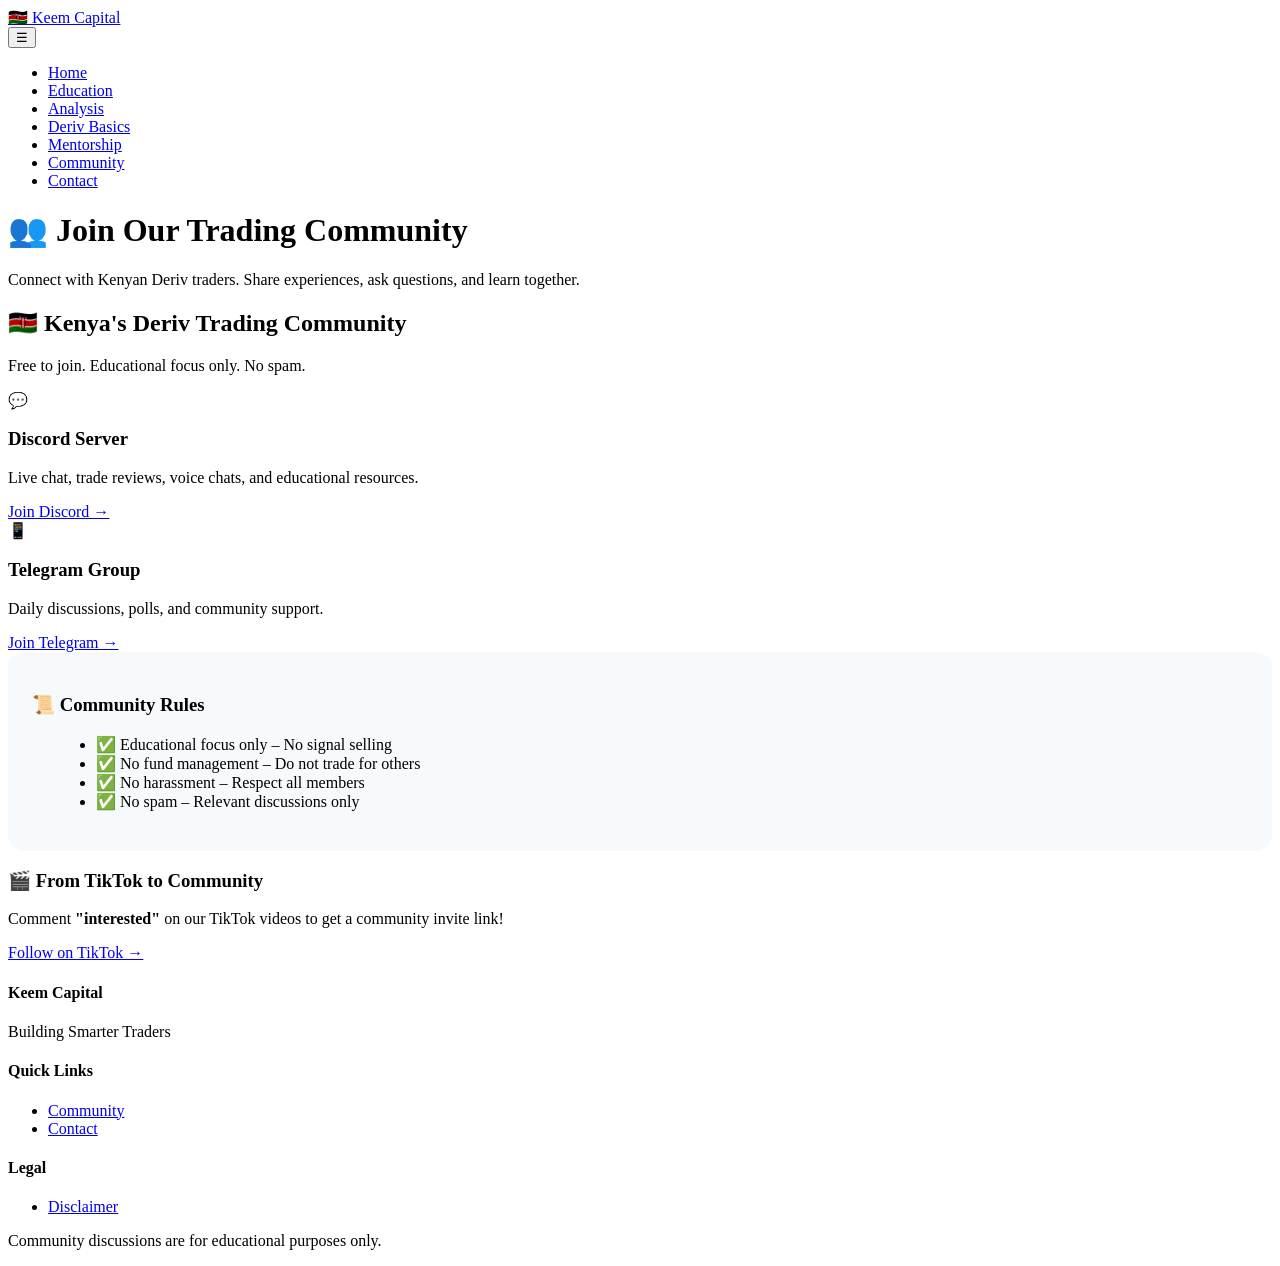
==== community.html @ f0593327 "Create community.html" ====
<!DOCTYPE html>
<html lang="en">
<head>
    <meta charset="UTF-8">
    <meta name="viewport" content="width=device-width, initial-scale=1.0">
    <title>Community – Keem Capital</title>
    <link rel="stylesheet" href="styles.css">
</head>
<body>
    <header>
        <div class="container header-flex">
            <div class="logo"><a href="index.html">🇰🇪 Keem Capital</a></div>
            <button class="menu-toggle">☰</button>
            <ul class="nav-links">
                <li><a href="index.html">Home</a></li>
                <li><a href="education.html">Education</a></li>
                <li><a href="market-analysis.html">Analysis</a></li>
                <li><a href="deriv-basics.html">Deriv Basics</a></li>
                <li><a href="mentorship.html">Mentorship</a></li>
                <li><a href="community.html" class="active">Community</a></li>
                <li><a href="contact.html">Contact</a></li>
            </ul>
        </div>
    </header>

    <main class="container">
        <h1>👥 Join Our Trading Community</h1>
        <p>Connect with Kenyan Deriv traders. Share experiences, ask questions, and learn together.</p>

        <div class="community-banner">
            <h2>🇰🇪 Kenya's Deriv Trading Community</h2>
            <p>Free to join. Educational focus only. No spam.</p>
        </div>

        <div class="community-platforms">
            <div class="platform-card">
                <div class="platform-icon">💬</div>
                <h3>Discord Server</h3>
                <p>Live chat, trade reviews, voice chats, and educational resources.</p>
                <a href="https://discord.gg/keemcapital" class="btn" target="_blank">Join Discord →</a>
            </div>
            <div class="platform-card">
                <div class="platform-icon">📱</div>
                <h3>Telegram Group</h3>
                <p>Daily discussions, polls, and community support.</p>
                <a href="https://t.me/keemcapital" class="btn" target="_blank">Join Telegram →</a>
            </div>
        </div>

        <div class="community-rules" style="background: #f7fafc; padding: 1.5rem; border-radius: 16px;">
            <h3>📜 Community Rules</h3>
            <ul style="margin-left: 1.5rem;">
                <li>✅ Educational focus only – No signal selling</li>
                <li>✅ No fund management – Do not trade for others</li>
                <li>✅ No harassment – Respect all members</li>
                <li>✅ No spam – Relevant discussions only</li>
            </ul>
        </div>

        <div class="cta-box">
            <h3>🎬 From TikTok to Community</h3>
            <p>Comment <strong>"interested"</strong> on our TikTok videos to get a community invite link!</p>
            <a href="https://www.tiktok.com/@keemcapital" class="btn" target="_blank">Follow on TikTok →</a>
        </div>
    </main>

    <footer>
        <div class="container">
            <div class="footer-grid">
                <div><h4>Keem Capital</h4><p>Building Smarter Traders</p></div>
                <div><h4>Quick Links</h4><ul><li><a href="community.html">Community</a></li><li><a href="contact.html">Contact</a></li></ul></div>
                <div><h4>Legal</h4><ul><li><a href="disclaimer.html">Disclaimer</a></li></ul></div>
            </div>
            <p class="disclaimer-small">Community discussions are for educational purposes only.</p>
        </div>
    </footer>
    <script src="main.js"></script>
</body>
</html>
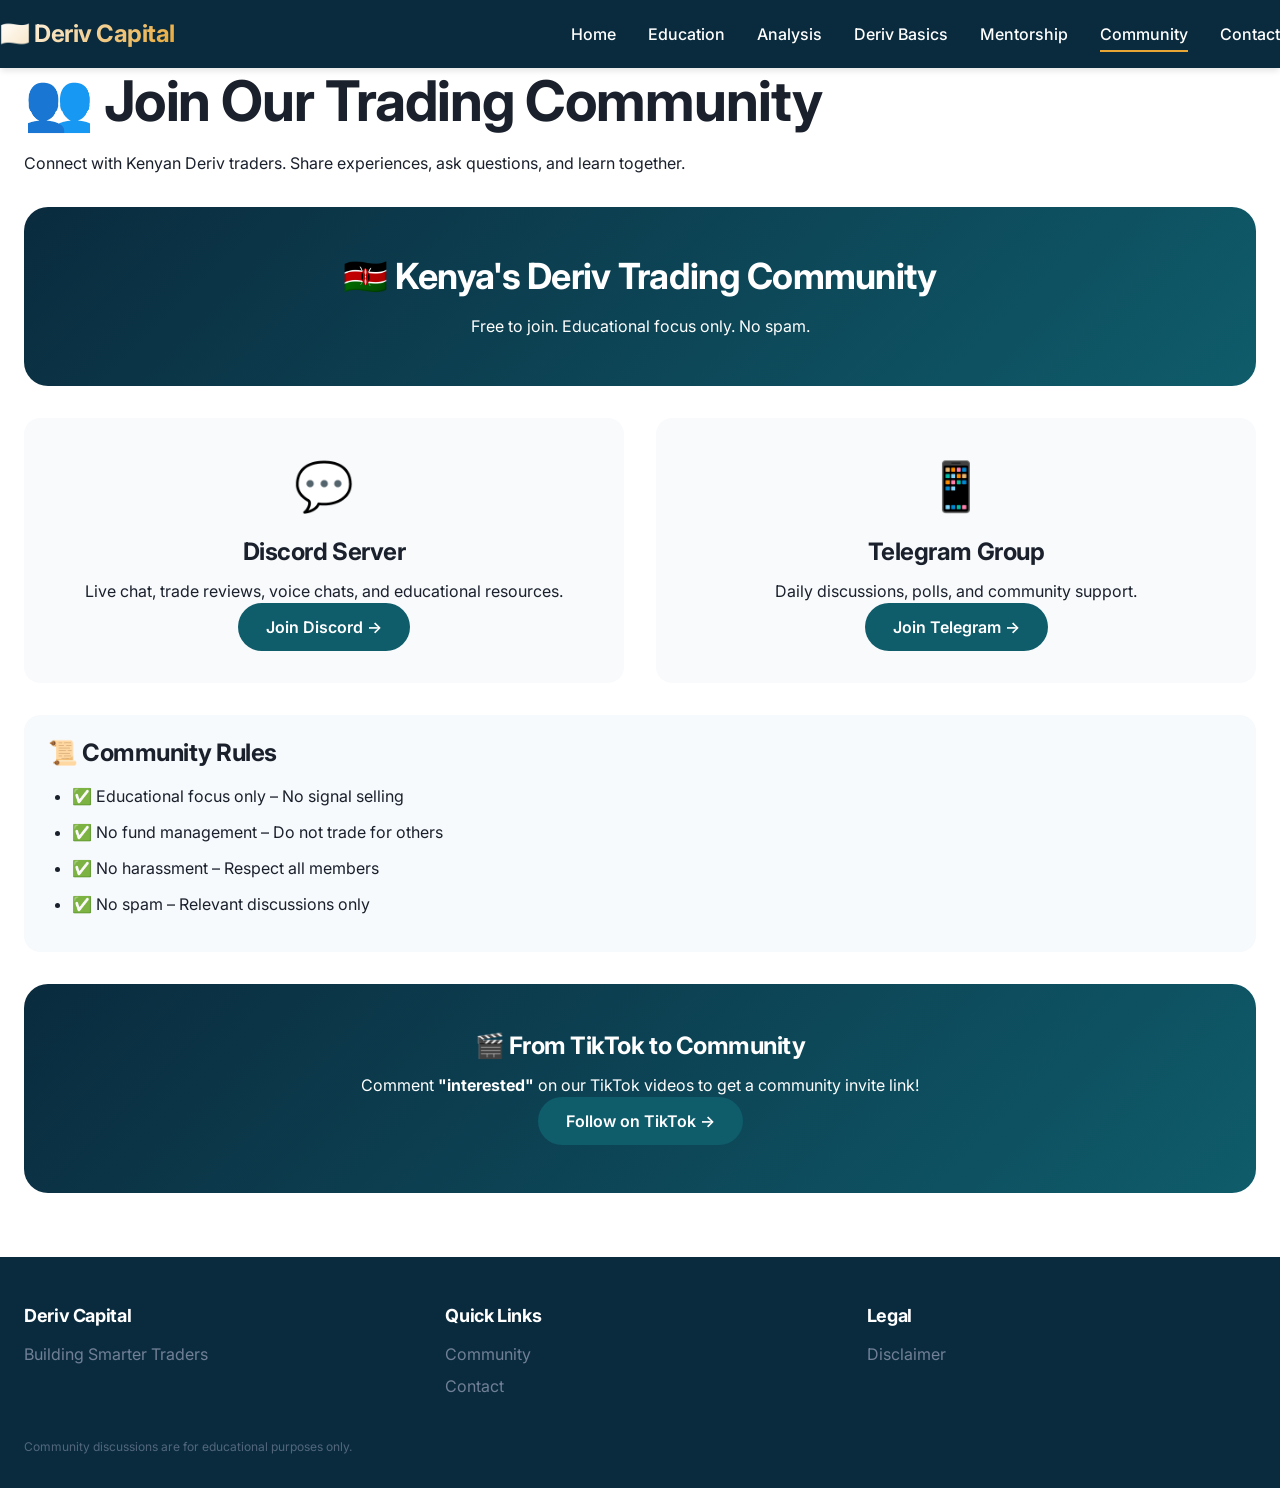
==== commit 9ce7e42d: "Update community.html" ====
--- a/community.html
+++ b/community.html
@@ -3,13 +3,13 @@
 <head>
     <meta charset="UTF-8">
     <meta name="viewport" content="width=device-width, initial-scale=1.0">
-    <title>Community – Keem Capital</title>
+    <title>Community – Deriv Capital</title>
     <link rel="stylesheet" href="styles.css">
 </head>
 <body>
     <header>
         <div class="container header-flex">
-            <div class="logo"><a href="index.html">🇰🇪 Keem Capital</a></div>
+            <div class="logo"><a href="index.html">🇰🇪 Deriv Capital</a></div>
             <button class="menu-toggle">☰</button>
             <ul class="nav-links">
                 <li><a href="index.html">Home</a></li>
@@ -60,14 +60,14 @@
         <div class="cta-box">
             <h3>🎬 From TikTok to Community</h3>
             <p>Comment <strong>"interested"</strong> on our TikTok videos to get a community invite link!</p>
-            <a href="https://www.tiktok.com/@keemcapital" class="btn" target="_blank">Follow on TikTok →</a>
+            <a href="https://www.tiktok.com/@ma_ashley4631" class="btn" target="_blank">Follow on TikTok →</a>
         </div>
     </main>
 
     <footer>
         <div class="container">
             <div class="footer-grid">
-                <div><h4>Keem Capital</h4><p>Building Smarter Traders</p></div>
+                <div><h4>Deriv Capital</h4><p>Building Smarter Traders</p></div>
                 <div><h4>Quick Links</h4><ul><li><a href="community.html">Community</a></li><li><a href="contact.html">Contact</a></li></ul></div>
                 <div><h4>Legal</h4><ul><li><a href="disclaimer.html">Disclaimer</a></li></ul></div>
             </div>
--- a/styles.css
+++ b/styles.css
@@ -0,0 +1,988 @@
+/* ========================================
+   KEEM CAPITAL - COMPLETE STYLESHEET
+   Modern, Responsive, Offline-First Design
+   ======================================== */
+
+/* Import Google Fonts (works offline after first load) */
+@import url('https://fonts.googleapis.com/css2?family=Inter:opsz,wght@14..32,300;14..32,400;14..32,500;14..32,600;14..32,700&display=swap');
+
+/* CSS Variables */
+:root {
+    --primary-dark: #0a2b3e;
+    --primary: #0f5c6b;
+    --primary-light: #1a8a9e;
+    --secondary: #e8a735;
+    --accent: #2c3e50;
+    --text-dark: #1a202c;
+    --text-gray: #4a5568;
+    --text-light: #718096;
+    --bg-light: #f8fafc;
+    --bg-white: #ffffff;
+    --border: #e2e8f0;
+    --success: #10b981;
+    --warning: #f59e0b;
+    --danger: #ef4444;
+    --info: #3b82f6;
+    --shadow-sm: 0 1px 2px 0 rgb(0 0 0 / 0.05);
+    --shadow: 0 4px 6px -1px rgb(0 0 0 / 0.1);
+    --shadow-lg: 0 10px 15px -3px rgb(0 0 0 / 0.1);
+    --radius-sm: 0.5rem;
+    --radius: 1rem;
+    --radius-lg: 1.5rem;
+}
+
+* {
+    margin: 0;
+    padding: 0;
+    box-sizing: border-box;
+}
+
+body {
+    font-family: 'Inter', system-ui, -apple-system, sans-serif;
+    line-height: 1.5;
+    color: var(--text-dark);
+    background: var(--bg-white);
+    scroll-behavior: smooth;
+}
+
+.container {
+    max-width: 1280px;
+    margin: 0 auto;
+    padding: 0 1.5rem;
+}
+
+/* Typography */
+h1, h2, h3, h4 {
+    font-weight: 700;
+    line-height: 1.2;
+    letter-spacing: -0.02em;
+}
+
+h1 { font-size: clamp(2rem, 5vw, 3.5rem); margin-bottom: 1rem; }
+h2 { font-size: clamp(1.5rem, 4vw, 2.25rem); margin-bottom: 1rem; }
+h3 { font-size: clamp(1.25rem, 3vw, 1.5rem); margin-bottom: 0.75rem; }
+h4 { font-size: 1.125rem; margin-bottom: 0.5rem; }
+
+.section-title {
+    text-align: center;
+    margin-bottom: 3rem;
+    position: relative;
+    padding-bottom: 1rem;
+}
+
+.section-title::after {
+    content: '';
+    position: absolute;
+    bottom: 0;
+    left: 50%;
+    transform: translateX(-50%);
+    width: 60px;
+    height: 3px;
+    background: var(--primary);
+    border-radius: 3px;
+}
+
+.subtitle {
+    font-size: 1.125rem;
+    color: var(--text-gray);
+    margin-bottom: 2rem;
+    text-align: center;
+}
+
+/* Header & Navigation */
+header {
+    background: var(--primary-dark);
+    position: sticky;
+    top: 0;
+    z-index: 1000;
+    box-shadow: var(--shadow);
+}
+
+.header-flex {
+    display: flex;
+    justify-content: space-between;
+    align-items: center;
+    padding: 1rem 0;
+    flex-wrap: wrap;
+}
+
+.logo a {
+    color: white;
+    text-decoration: none;
+    font-size: 1.5rem;
+    font-weight: 700;
+    letter-spacing: -0.02em;
+    background: linear-gradient(135deg, #fff, var(--secondary));
+    -webkit-background-clip: text;
+    background-clip: text;
+    color: transparent;
+}
+
+.nav-links {
+    display: flex;
+    gap: 2rem;
+    list-style: none;
+}
+
+.nav-links a {
+    color: white;
+    text-decoration: none;
+    font-weight: 500;
+    transition: all 0.2s ease;
+    padding: 0.5rem 0;
+    position: relative;
+}
+
+.nav-links a::after {
+    content: '';
+    position: absolute;
+    bottom: 0;
+    left: 0;
+    width: 0;
+    height: 2px;
+    background: var(--secondary);
+    transition: width 0.2s ease;
+}
+
+.nav-links a:hover::after,
+.nav-links a.active::after {
+    width: 100%;
+}
+
+.nav-links a:hover {
+    color: var(--secondary);
+}
+
+.menu-toggle {
+    display: none;
+    background: none;
+    border: none;
+    color: white;
+    font-size: 1.75rem;
+    cursor: pointer;
+    transition: transform 0.2s;
+}
+
+.menu-toggle:hover {
+    transform: scale(1.1);
+}
+
+/* Buttons */
+.btn {
+    display: inline-flex;
+    align-items: center;
+    gap: 0.5rem;
+    background: var(--primary);
+    color: white;
+    padding: 0.75rem 1.75rem;
+    border-radius: 9999px;
+    text-decoration: none;
+    font-weight: 600;
+    transition: all 0.2s ease;
+    border: none;
+    cursor: pointer;
+}
+
+.btn:hover {
+    background: var(--primary-light);
+    transform: translateY(-2px);
+    box-shadow: var(--shadow-lg);
+}
+
+.btn-outline {
+    background: transparent;
+    border: 2px solid var(--primary);
+    color: var(--primary);
+}
+
+.btn-outline:hover {
+    background: var(--primary);
+    color: white;
+}
+
+.btn-small {
+    padding: 0.5rem 1.25rem;
+    font-size: 0.875rem;
+}
+
+/* Hero Section */
+.hero {
+    background: linear-gradient(135deg, var(--bg-light) 0%, #e6f0f5 100%);
+    padding: 5rem 0;
+    position: relative;
+    overflow: hidden;
+}
+
+.hero::before {
+    content: '';
+    position: absolute;
+    top: -50%;
+    right: -20%;
+    width: 500px;
+    height: 500px;
+    background: radial-gradient(circle, rgba(15,92,107,0.05) 0%, transparent 70%);
+    border-radius: 50%;
+}
+
+.hero .container {
+    position: relative;
+    z-index: 1;
+}
+
+.hero h1 {
+    font-size: clamp(2rem, 6vw, 4rem);
+    margin-bottom: 1.5rem;
+    background: linear-gradient(135deg, var(--primary-dark), var(--primary));
+    -webkit-background-clip: text;
+    background-clip: text;
+    color: transparent;
+}
+
+.hero p {
+    font-size: 1.25rem;
+    max-width: 600px;
+    margin-bottom: 2rem;
+    color: var(--text-gray);
+}
+
+.hero-buttons {
+    display: flex;
+    gap: 1rem;
+    flex-wrap: wrap;
+}
+
+/* Cards Grid */
+.grid {
+    display: grid;
+    grid-template-columns: repeat(auto-fit, minmax(280px, 1fr));
+    gap: 2rem;
+    margin: 2rem 0;
+}
+
+.card {
+    background: var(--bg-white);
+    padding: 2rem;
+    border-radius: var(--radius);
+    box-shadow: var(--shadow);
+    border: 1px solid var(--border);
+    transition: all 0.3s ease;
+    text-align: center;
+}
+
+.card:hover {
+    transform: translateY(-8px);
+    box-shadow: var(--shadow-lg);
+}
+
+.card-icon {
+    font-size: 2.5rem;
+    margin-bottom: 1rem;
+}
+
+.card h3 {
+    margin-bottom: 0.75rem;
+}
+
+.card p {
+    color: var(--text-gray);
+    font-size: 0.9375rem;
+}
+
+/* Features Grid */
+.features-grid {
+    display: grid;
+    grid-template-columns: repeat(auto-fit, minmax(250px, 1fr));
+    gap: 1rem;
+    margin: 2rem 0;
+}
+
+.feature {
+    background: var(--bg-light);
+    padding: 1rem 1.25rem;
+    border-radius: var(--radius-sm);
+    font-weight: 500;
+    display: flex;
+    align-items: center;
+    gap: 0.75rem;
+}
+
+/* Video Grid */
+.video-grid {
+    display: grid;
+    grid-template-columns: repeat(auto-fill, minmax(320px, 1fr));
+    gap: 2rem;
+    margin: 2rem 0;
+}
+
+.video-card {
+    background: var(--bg-white);
+    border-radius: var(--radius);
+    overflow: hidden;
+    box-shadow: var(--shadow);
+    transition: all 0.3s ease;
+    border: 1px solid var(--border);
+}
+
+.video-card:hover {
+    transform: translateY(-4px);
+    box-shadow: var(--shadow-lg);
+}
+
+.video-card iframe {
+    width: 100%;
+    aspect-ratio: 9 / 16;
+    border: none;
+    background: #000;
+}
+
+.video-card .caption {
+    padding: 1.25rem;
+}
+
+.video-card .caption strong {
+    display: block;
+    margin-bottom: 0.5rem;
+    color: var(--primary-dark);
+}
+
+.video-card .caption p {
+    font-size: 0.875rem;
+    color: var(--text-gray);
+}
+
+/* Blog Posts */
+.blog-list {
+    margin: 2rem 0;
+}
+
+.blog-post {
+    background: var(--bg-light);
+    padding: 1.5rem;
+    border-radius: var(--radius);
+    margin-bottom: 1.5rem;
+    border-left: 4px solid var(--primary);
+    transition: all 0.2s ease;
+}
+
+.blog-post:hover {
+    box-shadow: var(--shadow);
+}
+
+.post-date {
+    font-size: 0.75rem;
+    color: var(--text-light);
+    text-transform: uppercase;
+    letter-spacing: 1px;
+    margin-bottom: 0.5rem;
+}
+
+.post-tags {
+    display: flex;
+    gap: 0.5rem;
+    flex-wrap: wrap;
+    margin: 0.75rem 0;
+}
+
+.post-tags span {
+    background: var(--border);
+    padding: 0.25rem 0.75rem;
+    border-radius: 9999px;
+    font-size: 0.75rem;
+    font-weight: 500;
+}
+
+.read-more {
+    background: none;
+    border: none;
+    color: var(--primary);
+    font-weight: 600;
+    cursor: pointer;
+    padding: 0;
+    font-size: 0.875rem;
+}
+
+.full-content {
+    margin-top: 1rem;
+    padding-top: 1rem;
+    border-top: 1px solid var(--border);
+}
+
+/* Deriv Basics Page */
+.toc {
+    background: var(--bg-light);
+    padding: 1.5rem 2rem;
+    border-radius: var(--radius);
+    margin-bottom: 2rem;
+}
+
+.toc ul {
+    margin-left: 1.5rem;
+    margin-top: 0.5rem;
+}
+
+.toc a {
+    color: var(--primary);
+    text-decoration: none;
+}
+
+.instruments-guide,
+.compare {
+    display: grid;
+    grid-template-columns: repeat(auto-fit, minmax(280px, 1fr));
+    gap: 1.5rem;
+    margin: 2rem 0;
+}
+
+.instrument,
+.compare-card {
+    background: var(--bg-light);
+    padding: 1.5rem;
+    border-radius: var(--radius);
+    border: 1px solid var(--border);
+}
+
+.instrument ul,
+.compare-card ul {
+    margin-left: 1.25rem;
+    margin-top: 0.75rem;
+}
+
+.risk-rules {
+    margin: 2rem 0;
+}
+
+.rule {
+    display: flex;
+    align-items: flex-start;
+    gap: 1rem;
+    margin-bottom: 1rem;
+    padding: 1rem;
+    background: var(--bg-light);
+    border-radius: var(--radius-sm);
+}
+
+.rule-number {
+    background: var(--primary);
+    color: white;
+    width: 36px;
+    height: 36px;
+    border-radius: 50%;
+    display: flex;
+    align-items: center;
+    justify-content: center;
+    font-weight: bold;
+    flex-shrink: 0;
+}
+
+.steps {
+    margin: 2rem 0;
+}
+
+.step {
+    display: flex;
+    align-items: center;
+    gap: 1rem;
+    margin-bottom: 1rem;
+    padding: 1rem;
+    background: var(--bg-light);
+    border-radius: var(--radius-sm);
+}
+
+.step-num {
+    background: var(--primary-dark);
+    color: white;
+    width: 40px;
+    height: 40px;
+    border-radius: 50%;
+    display: flex;
+    align-items: center;
+    justify-content: center;
+    font-weight: bold;
+    font-size: 1.125rem;
+}
+
+/* Mentorship Page */
+.mentorship-grid {
+    display: grid;
+    grid-template-columns: 2fr 1fr;
+    gap: 2rem;
+    margin: 2rem 0;
+}
+
+.learning-list {
+    list-style: none;
+    margin: 1.5rem 0;
+}
+
+.learning-list li {
+    padding: 0.75rem 0;
+    border-bottom: 1px solid var(--border);
+    display: flex;
+    align-items: center;
+    gap: 0.75rem;
+}
+
+.format-boxes {
+    display: grid;
+    grid-template-columns: repeat(auto-fit, minmax(160px, 1fr));
+    gap: 1rem;
+    margin: 1.5rem 0;
+}
+
+.format {
+    background: var(--bg-light);
+    padding: 1.25rem;
+    border-radius: var(--radius-sm);
+    text-align: center;
+}
+
+.price-cards {
+    display: grid;
+    grid-template-columns: repeat(auto-fit, minmax(220px, 1fr));
+    gap: 1.5rem;
+    margin: 2rem 0;
+}
+
+.price-card {
+    background: var(--bg-light);
+    padding: 1.75rem;
+    border-radius: var(--radius);
+    text-align: center;
+    transition: all 0.3s ease;
+}
+
+.price-card:hover {
+    transform: translateY(-4px);
+}
+
+.price-card.featured {
+    border: 2px solid var(--primary);
+    background: linear-gradient(135deg, #fff, #f0fafc);
+    position: relative;
+}
+
+.price-card.featured::before {
+    content: 'BEST VALUE';
+    position: absolute;
+    top: -12px;
+    left: 50%;
+    transform: translateX(-50%);
+    background: var(--secondary);
+    color: var(--primary-dark);
+    padding: 0.25rem 1rem;
+    border-radius: 9999px;
+    font-size: 0.75rem;
+    font-weight: bold;
+}
+
+.price {
+    font-size: 2rem;
+    font-weight: 700;
+    color: var(--primary);
+    margin: 1rem 0;
+}
+
+.mentorship-sidebar {
+    background: var(--bg-light);
+    padding: 1.5rem;
+    border-radius: var(--radius);
+    align-self: start;
+    position: sticky;
+    top: 100px;
+}
+
+.testimonial {
+    font-style: italic;
+    padding: 1.25rem;
+    background: white;
+    border-radius: var(--radius-sm);
+    margin-bottom: 1.5rem;
+    border-left: 3px solid var(--primary);
+}
+
+.testimonial-author {
+    font-style: normal;
+    font-weight: 600;
+    margin-top: 0.75rem;
+    color: var(--primary);
+}
+
+.faq details {
+    margin-bottom: 0.75rem;
+    padding: 0.75rem;
+    background: white;
+    border-radius: var(--radius-sm);
+}
+
+.faq summary {
+    font-weight: 600;
+    cursor: pointer;
+}
+
+/* Community Page */
+.community-banner {
+    background: linear-gradient(135deg, var(--primary-dark), var(--primary));
+    color: white;
+    padding: 3rem 2rem;
+    border-radius: var(--radius-lg);
+    text-align: center;
+    margin: 2rem 0;
+}
+
+.community-platforms {
+    display: grid;
+    grid-template-columns: repeat(auto-fit, minmax(320px, 1fr));
+    gap: 2rem;
+    margin: 2rem 0;
+}
+
+.platform-card {
+    background: var(--bg-light);
+    padding: 2rem;
+    border-radius: var(--radius);
+    text-align: center;
+    transition: all 0.3s ease;
+}
+
+.platform-card:hover {
+    transform: translateY(-4px);
+    box-shadow: var(--shadow-lg);
+}
+
+.platform-icon {
+    font-size: 3rem;
+    margin-bottom: 1rem;
+}
+
+.platform-features {
+    display: flex;
+    flex-wrap: wrap;
+    gap: 0.5rem;
+    justify-content: center;
+    margin: 1.25rem 0;
+}
+
+.platform-features span {
+    background: white;
+    padding: 0.25rem 0.75rem;
+    border-radius: 9999px;
+    font-size: 0.75rem;
+    font-weight: 500;
+    color: var(--primary-dark);
+}
+
+.community-rules {
+    background: var(--bg-light);
+    padding: 2rem;
+    border-radius: var(--radius);
+    margin: 2rem 0;
+}
+
+.community-rules ul {
+    margin-left: 1.5rem;
+    margin-top: 1rem;
+}
+
+.community-rules li {
+    margin: 0.75rem 0;
+}
+
+/* Contact Page */
+.contact-grid {
+    display: grid;
+    grid-template-columns: 1fr 1fr;
+    gap: 2rem;
+    margin: 2rem 0;
+}
+
+.contact-info-box {
+    background: var(--bg-light);
+    padding: 2rem;
+    border-radius: var(--radius);
+}
+
+.contact-method {
+    display: flex;
+    gap: 1rem;
+    margin-bottom: 1.5rem;
+    padding-bottom: 1.5rem;
+    border-bottom: 1px solid var(--border);
+}
+
+.contact-method:last-child {
+    border-bottom: none;
+    margin-bottom: 0;
+    padding-bottom: 0;
+}
+
+.contact-icon {
+    font-size: 1.75rem;
+}
+
+.contact-note {
+    font-size: 0.75rem;
+    color: var(--text-light);
+    margin-top: 0.25rem;
+}
+
+.contact-form-box {
+    background: var(--bg-light);
+    padding: 2rem;
+    border-radius: var(--radius);
+}
+
+.contact-form-box input,
+.contact-form-box select,
+.contact-form-box textarea {
+    width: 100%;
+    padding: 0.875rem;
+    margin-bottom: 1rem;
+    border: 1px solid var(--border);
+    border-radius: var(--radius-sm);
+    font-family: inherit;
+    transition: border-color 0.2s;
+}
+
+.contact-form-box input:focus,
+.contact-form-box select:focus,
+.contact-form-box textarea:focus {
+    outline: none;
+    border-color: var(--primary);
+}
+
+.form-note {
+    font-size: 0.75rem;
+    color: var(--text-light);
+    text-align: center;
+    margin-top: 1rem;
+}
+
+/* Alerts */
+.alert {
+    padding: 1rem 1.25rem;
+    border-radius: var(--radius-sm);
+    margin: 1.5rem 0;
+    display: flex;
+    align-items: flex-start;
+    gap: 0.75rem;
+}
+
+.alert-info {
+    background: #e0f2fe;
+    border-left: 4px solid var(--info);
+}
+
+.alert-warning {
+    background: #fef3c7;
+    border-left: 4px solid var(--warning);
+}
+
+.alert-success {
+    background: #d1fae5;
+    border-left: 4px solid var(--success);
+}
+
+/* CTA Box */
+.cta-box {
+    text-align: center;
+    background: linear-gradient(135deg, var(--primary-dark), var(--primary));
+    color: white;
+    padding: 3rem 2rem;
+    border-radius: var(--radius-lg);
+    margin: 2rem 0;
+}
+
+.cta-box h3 {
+    color: white;
+}
+
+.cta-buttons {
+    display: flex;
+    gap: 1rem;
+    justify-content: center;
+    flex-wrap: wrap;
+    margin-top: 1.5rem;
+}
+
+.cta-box .btn-outline {
+    border-color: white;
+    color: white;
+}
+
+.cta-box .btn-outline:hover {
+    background: white;
+    color: var(--primary);
+}
+
+/* Disclaimer Page */
+.legal-page {
+    max-width: 900px;
+}
+
+.legal-page section {
+    margin-bottom: 2rem;
+}
+
+.legal-page h2 {
+    font-size: 1.5rem;
+    margin-bottom: 1rem;
+}
+
+.risk-box {
+    background: var(--warning);
+    color: var(--primary-dark);
+    padding: 1rem;
+    border-radius: var(--radius-sm);
+    margin: 1rem 0;
+    font-weight: 500;
+}
+
+.acknowledge {
+    background: var(--bg-light);
+    padding: 1.5rem;
+    border-radius: var(--radius);
+    text-align: center;
+    margin-top: 2rem;
+}
+
+/* Footer */
+footer {
+    background: var(--primary-dark);
+    color: var(--text-light);
+    padding: 3rem 0 2rem;
+    margin-top: 4rem;
+}
+
+.footer-grid {
+    display: grid;
+    grid-template-columns: repeat(auto-fit, minmax(200px, 1fr));
+    gap: 2rem;
+    margin-bottom: 2rem;
+}
+
+.footer-grid h4 {
+    color: white;
+    margin-bottom: 1rem;
+}
+
+.footer-grid ul {
+    list-style: none;
+}
+
+.footer-grid li {
+    margin-bottom: 0.5rem;
+}
+
+.footer-grid a {
+    color: var(--text-light);
+    text-decoration: none;
+    transition: color 0.2s;
+}
+
+.footer-grid a:hover {
+    color: var(--secondary);
+}
+
+.footer-bottom {
+    text-align: center;
+    padding-top: 2rem;
+    border-top: 1px solid rgba(255,255,255,0.1);
+}
+
+.disclaimer-small {
+    font-size: 0.75rem;
+    opacity: 0.7;
+    margin-top: 0.5rem;
+}
+
+/* Background variations */
+.bg-light {
+    background: var(--bg-light);
+    padding: 3rem 0;
+}
+
+/* Responsive Design */
+@media (max-width: 768px) {
+    .container {
+        padding: 0 1rem;
+    }
+    
+    .menu-toggle {
+        display: block;
+    }
+    
+    .nav-links {
+        display: none;
+        width: 100%;
+        flex-direction: column;
+        gap: 1rem;
+        padding: 1rem 0;
+        text-align: center;
+    }
+    
+    .nav-links.show {
+        display: flex;
+    }
+    
+    .mentorship-grid,
+    .contact-grid {
+        grid-template-columns: 1fr;
+    }
+    
+    .hero {
+        padding: 3rem 0;
+        text-align: center;
+    }
+    
+    .hero p {
+        margin-left: auto;
+        margin-right: auto;
+    }
+    
+    .hero-buttons {
+        justify-content: center;
+    }
+    
+    .video-grid {
+        grid-template-columns: 1fr;
+    }
+    
+    .price-cards {
+        grid-template-columns: 1fr;
+    }
+    
+    .feature {
+        font-size: 0.875rem;
+    }
+}
+
+@media (max-width: 480px) {
+    .btn {
+        padding: 0.6rem 1.25rem;
+        font-size: 0.875rem;
+    }
+    
+    .card {
+        padding: 1.25rem;
+    }
+    
+    .section-title {
+        margin-bottom: 2rem;
+    }
+}
+
+/* Animation Classes */
+@keyframes fadeInUp {
+    from {
+        opacity: 0;
+        transform: translateY(20px);
+    }
+    to {
+        opacity: 1;
+        transform: translateY(0);
+    }
+}
+
+.card, .video-card, .blog-post {
+    animation: fadeInUp 0.5s ease forwards;
+}
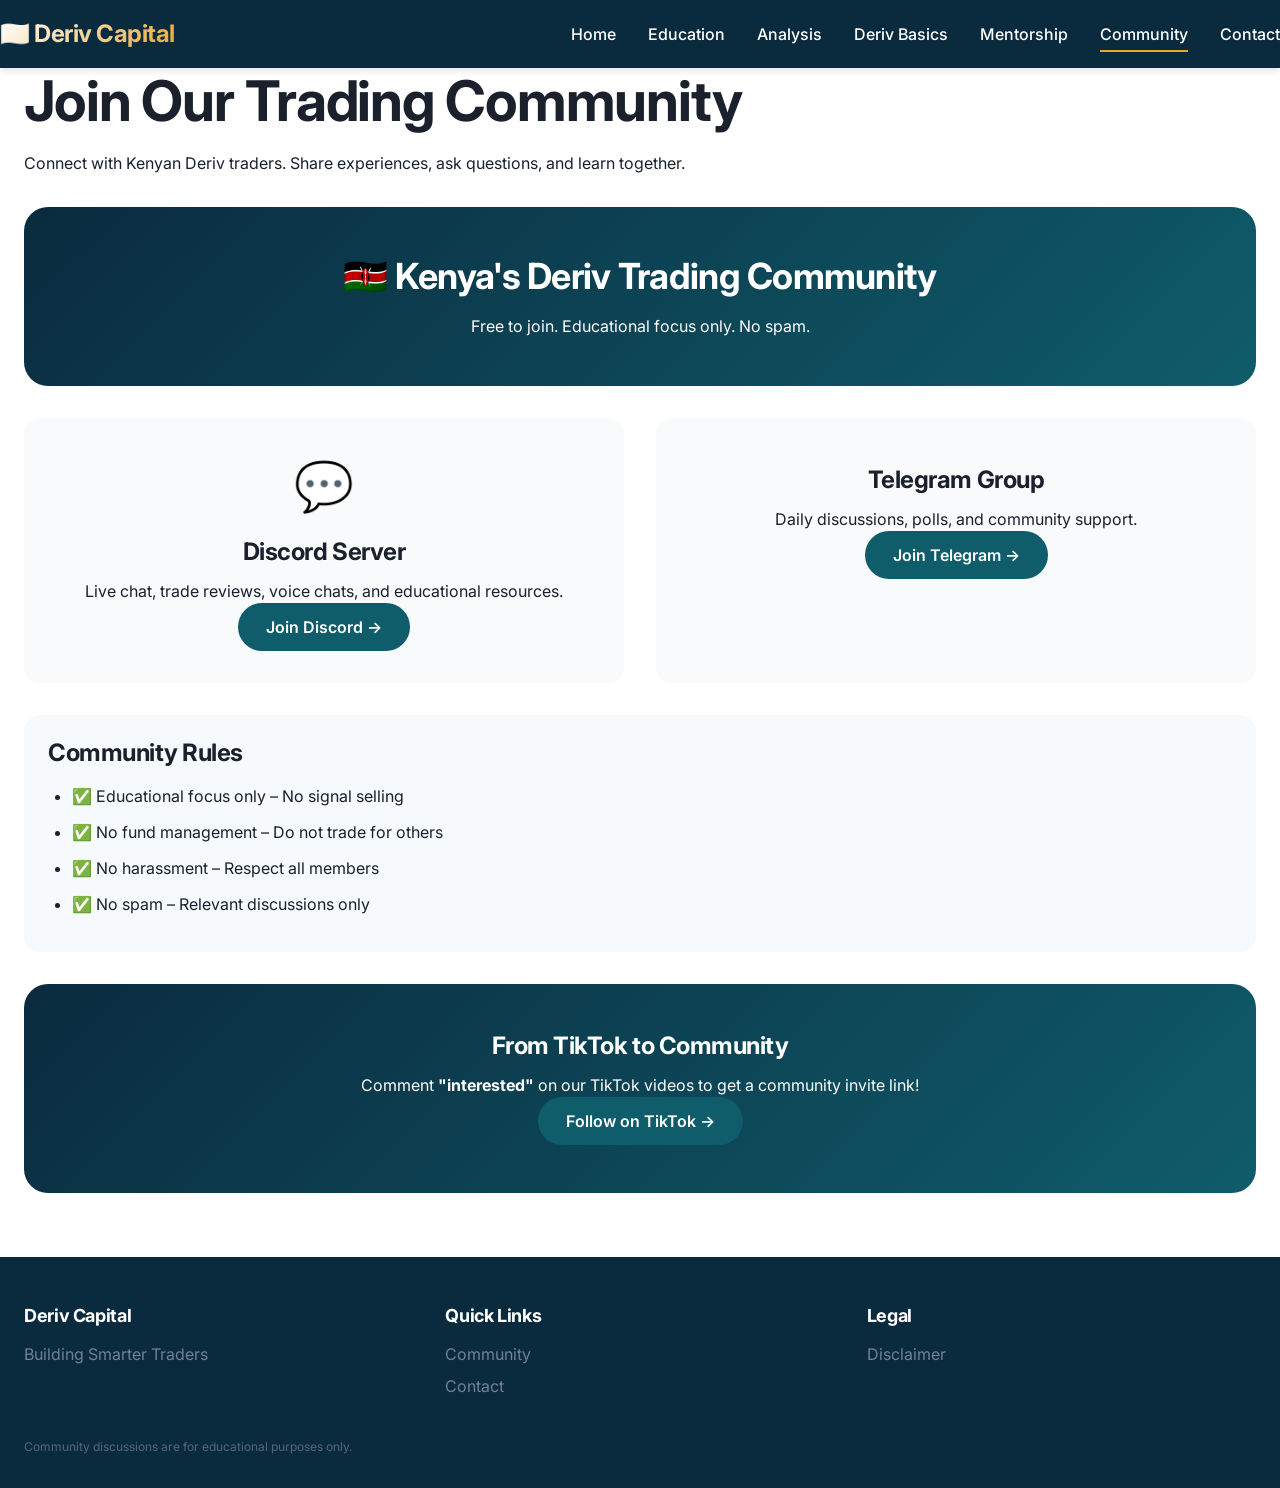
==== commit c33c4575: "Update community.html" ====
--- a/community.html
+++ b/community.html
@@ -24,7 +24,7 @@
     </header>
 
     <main class="container">
-        <h1>👥 Join Our Trading Community</h1>
+        <h1> Join Our Trading Community</h1>
         <p>Connect with Kenyan Deriv traders. Share experiences, ask questions, and learn together.</p>
 
         <div class="community-banner">
@@ -40,7 +40,7 @@
                 <a href="https://discord.gg/keemcapital" class="btn" target="_blank">Join Discord →</a>
             </div>
             <div class="platform-card">
-                <div class="platform-icon">📱</div>
+                <div class="platform-icon"></div>
                 <h3>Telegram Group</h3>
                 <p>Daily discussions, polls, and community support.</p>
                 <a href="https://t.me/keemcapital" class="btn" target="_blank">Join Telegram →</a>
@@ -48,7 +48,7 @@
         </div>
 
         <div class="community-rules" style="background: #f7fafc; padding: 1.5rem; border-radius: 16px;">
-            <h3>📜 Community Rules</h3>
+            <h3> Community Rules</h3>
             <ul style="margin-left: 1.5rem;">
                 <li>✅ Educational focus only – No signal selling</li>
                 <li>✅ No fund management – Do not trade for others</li>
@@ -58,7 +58,7 @@
         </div>
 
         <div class="cta-box">
-            <h3>🎬 From TikTok to Community</h3>
+            <h3> From TikTok to Community</h3>
             <p>Comment <strong>"interested"</strong> on our TikTok videos to get a community invite link!</p>
             <a href="https://www.tiktok.com/@ma_ashley4631" class="btn" target="_blank">Follow on TikTok →</a>
         </div>
--- a/styles.css
+++ b/styles.css
@@ -1,12 +1,6 @@
-/* ========================================
-   KEEM CAPITAL - COMPLETE STYLESHEET
-   Modern, Responsive, Offline-First Design
-   ======================================== */
-
-/* Import Google Fonts (works offline after first load) */
+
 @import url('https://fonts.googleapis.com/css2?family=Inter:opsz,wght@14..32,300;14..32,400;14..32,500;14..32,600;14..32,700&display=swap');
 
-/* CSS Variables */
 :root {
     --primary-dark: #0a2b3e;
     --primary: #0f5c6b;
@@ -51,7 +45,7 @@
     padding: 0 1.5rem;
 }
 
-/* Typography */
+
 h1, h2, h3, h4 {
     font-weight: 700;
     line-height: 1.2;
@@ -89,7 +83,6 @@
     text-align: center;
 }
 
-/* Header & Navigation */
 header {
     background: var(--primary-dark);
     position: sticky;
@@ -167,7 +160,7 @@
     transform: scale(1.1);
 }
 
-/* Buttons */
+
 .btn {
     display: inline-flex;
     align-items: center;
@@ -205,7 +198,7 @@
     font-size: 0.875rem;
 }
 
-/* Hero Section */
+
 .hero {
     background: linear-gradient(135deg, var(--bg-light) 0%, #e6f0f5 100%);
     padding: 5rem 0;
@@ -251,7 +244,7 @@
     flex-wrap: wrap;
 }
 
-/* Cards Grid */
+
 .grid {
     display: grid;
     grid-template-columns: repeat(auto-fit, minmax(280px, 1fr));
@@ -288,7 +281,7 @@
     font-size: 0.9375rem;
 }
 
-/* Features Grid */
+
 .features-grid {
     display: grid;
     grid-template-columns: repeat(auto-fit, minmax(250px, 1fr));
@@ -306,7 +299,7 @@
     gap: 0.75rem;
 }
 
-/* Video Grid */
+
 .video-grid {
     display: grid;
     grid-template-columns: repeat(auto-fill, minmax(320px, 1fr));
@@ -350,7 +343,7 @@
     color: var(--text-gray);
 }
 
-/* Blog Posts */
+
 .blog-list {
     margin: 2rem 0;
 }
@@ -407,7 +400,6 @@
     border-top: 1px solid var(--border);
 }
 
-/* Deriv Basics Page */
 .toc {
     background: var(--bg-light);
     padding: 1.5rem 2rem;
@@ -501,7 +493,7 @@
     font-size: 1.125rem;
 }
 
-/* Mentorship Page */
+
 .mentorship-grid {
     display: grid;
     grid-template-columns: 2fr 1fr;
@@ -619,7 +611,7 @@
     cursor: pointer;
 }
 
-/* Community Page */
+
 .community-banner {
     background: linear-gradient(135deg, var(--primary-dark), var(--primary));
     color: white;
@@ -687,7 +679,7 @@
     margin: 0.75rem 0;
 }
 
-/* Contact Page */
+
 .contact-grid {
     display: grid;
     grid-template-columns: 1fr 1fr;
@@ -757,7 +749,7 @@
     margin-top: 1rem;
 }
 
-/* Alerts */
+
 .alert {
     padding: 1rem 1.25rem;
     border-radius: var(--radius-sm);
@@ -782,7 +774,7 @@
     border-left: 4px solid var(--success);
 }
 
-/* CTA Box */
+
 .cta-box {
     text-align: center;
     background: linear-gradient(135deg, var(--primary-dark), var(--primary));
@@ -814,7 +806,7 @@
     color: var(--primary);
 }
 
-/* Disclaimer Page */
+
 .legal-page {
     max-width: 900px;
 }
@@ -845,7 +837,7 @@
     margin-top: 2rem;
 }
 
-/* Footer */
+
 footer {
     background: var(--primary-dark);
     color: var(--text-light);
@@ -895,13 +887,13 @@
     margin-top: 0.5rem;
 }
 
-/* Background variations */
+
 .bg-light {
     background: var(--bg-light);
     padding: 3rem 0;
 }
 
-/* Responsive Design */
+
 @media (max-width: 768px) {
     .container {
         padding: 0 1rem;
@@ -971,7 +963,7 @@
     }
 }
 
-/* Animation Classes */
+
 @keyframes fadeInUp {
     from {
         opacity: 0;
